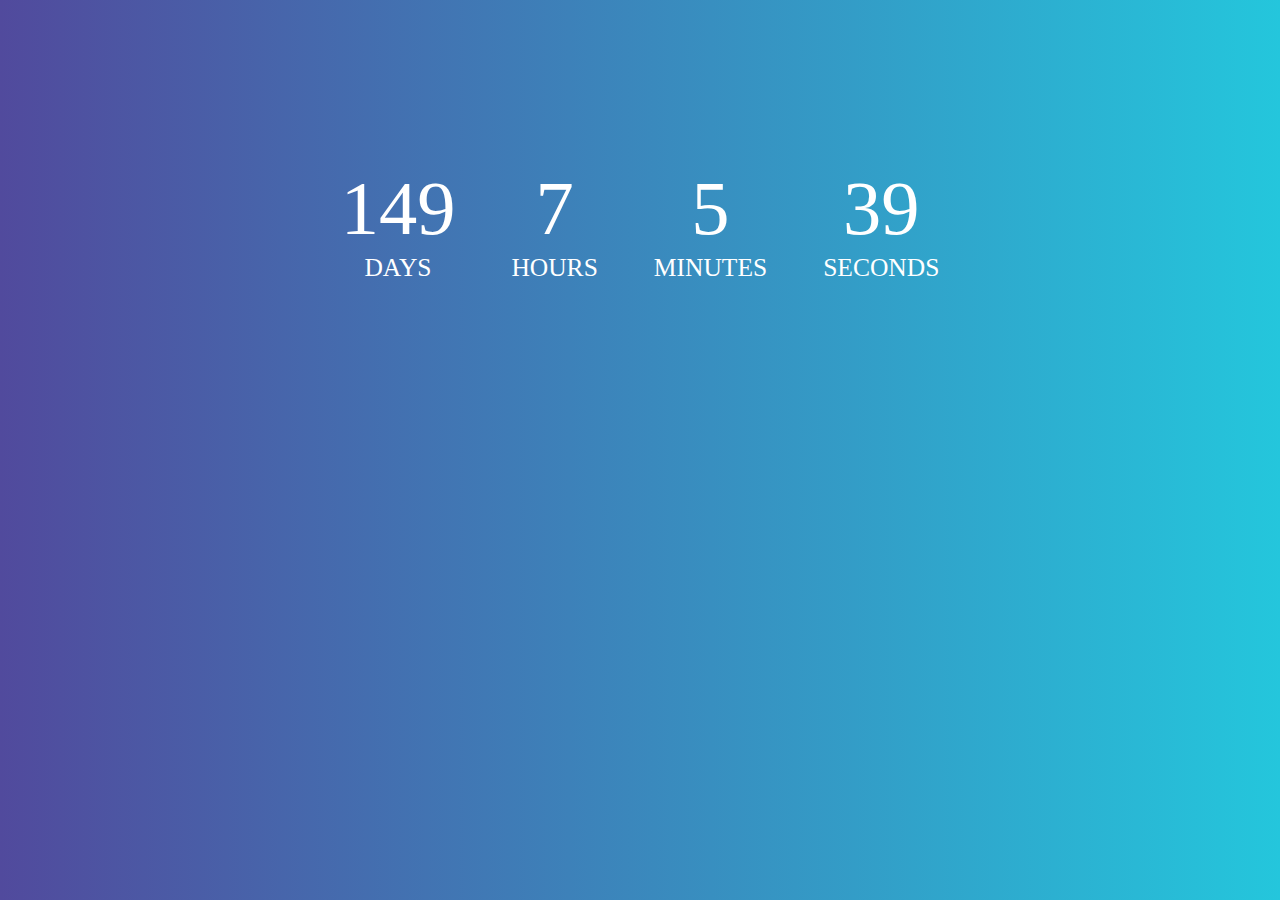
==== index.html @ 5b39492f "Add files via upload" ====
<!DOCTYPE html>
<html>
    <head>
        <meta charset="UTF-8">
        
        <link rel="stylesheet" href="index.css" typr="text/css">
        <script src="index.js"></script>

    </head> 
    <header>   </header> <br><br>
    <body id="oop">
      <nav></nav>
      
        <div class="container">
          
         <div id="img1"><img src="mitsuha.jpg" class="iimg"></div><br>
            
            <div id="countdown">
              <ul>
                <li><span id="days"></span>days</li>
                <li><span id="hours"></span>Hours</li>
                <li><span id="minutes"></span>Minutes</li>
                <li><span id="seconds"></span>Seconds</li>
              </ul>
            </div>
            <div id="content" class="emoji">
              <span> 🙄 </span>
              <span></span>
              <span> 🎉 </span>
              <span> 🎂 </span>
              <span> 😏 </span>
              
            </div>
          </div>
          <strong>
           
          <div id="ttxt">
            <br>
         <!---->  <div class="tym">
           631,195,200 - seconds <br>
           10,519,920 - minutes <br>
            0175,332 - hours  <br>
            0007305 - days <br>
            01043 - weeks <br> 
            240- months <br></strong>
          </div><br><br>
          <div class="t1"></div>
          <h1 id="headline"></h1>
          <br>
         <div class="eql">(\_/)</div>
          <div class="eql"><span class="esc"> </span>◉-◉</div>
          
          <div class="eql"><span class="esc"> </span>(/>💖<span style="font-size:40px">WISHING</span></div><br>
          <strong>
          <div class="t2">YOU</div><br>
          <div class="t3">A</div><br>
          <div class="t4">MANY</div><br>
          <div class="t5">MORE</div><br>
          <div class="t6">H <br>A<br> P<br> P<br> Y</div>
          <div class="t7">RETURNS</div><br>
          <div class="t8">OF</div><br>
          <div class="t9">THE</div><br>
          <div class="t10">DAY.</div><br><br><br><br>
          <div class="t11">PUJA🥰</div> 
          </strong>
          <br> 
          </div>
    </body>
    <footer id="tttk">
      <br><br><img src="tenor.png" class="iimg"><br><br>
    </footer>
</html>
---- index.css ----
/* general styling */
:root {
    --smaller: .75;
  }
  
  * {
    box-sizing: border-box;
    margin: 0;
    padding: 0;
  }

  
  html, body {
    height: 100%;
    margin: 0;
  }
  .tym {
    text-align: right;
    font-family: 'Courier New', Courier, monospace;
  }
 .iimg{

    display: block;
    margin-left:auto;
    margin-right: auto;    
    width:300px;
    height: 300px;
    border: 6px solid rgb(21, 255, 173);   
    border-radius: 100%;
  }



.t1 {
    margin-left: 6%;
    margin-right: 90%;   
}
.t2 {
    margin-left: 20%;
    margin-right: 80%;   
}
.t3 {
    margin-left: 28%;
}
.t4 {
    margin-left: 36%;
}
.t5 {
    margin-left: 46%;
}
.eql {
  font-family: monospace;
  font-size: 90px;
}
.esc {
  color: rgb(207, 85, 178);
}

.t6 {
    
    
    margin-left: 55%;
}
.t7 {
    
  margin-left: 60%;}
.t8 {
  margin-left: 70%;}
.t9 {
  margin-left: 76%;}
.t10 {
  margin-left: 82%;}
.t11 {
    font-size: 100px;
    
    text-align: center;
    border: 5%;
    margin: 2px 3px 2px 3px;
    padding: 8px;
    
}
  
  .container {
    font-size: 40%;
    color: rgb(218, 218, 218);
    margin: 0 auto;
    text-align: center;
  }
  
  h1 {
    font-size: 50px;
    letter-spacing: .125rem;
    text-transform: uppercase;
  }
  
  li {
    display: inline-block;
    font-size: 2.5em;
    list-style-type: none;
    padding: 1em;
    text-transform: uppercase;
  }
  
  li span {
    display: block;
    font-size: 4.5rem;
  }
  
  .emoji {
    display: none;
    padding: 1rem;
  }
  
  .emoji span {
    font-size: 4rem;
    padding: 2 .5rem;
  }
  
   
    h1 {
      font-size: calc(2.5rem * var(--smaller));
      text-align: center;
    }
    
    li {
      font-size: calc(2.125rem * var(--smaller));
    }
    
    li span {
      font-size: calc(6.375rem * var(--smaller));
    }
  

  

     
body {
  align-items: auto;
  font-size: 50px;

  
  background-color: #00DBDE;
  background-color: #0093E9;
  background-color: #00DBDE;
  background-color: #FC00FF;
  background-color: #FC00FF;
  background-color: #FC00FF;
  background-color: #35b3ff;
  background-color: #35b3ff;
  background-color: #35b3ff;
  background-color: #4158D0;
  background-color: #C850C0;
 background: #24C6DC;  /* fallback for old browsers */
background: -webkit-linear-gradient(to right, #514A9D, #24C6DC);  /* Chrome 10-25, Safari 5.1-6 */
background: linear-gradient(to right, #514A9D, #24C6DC); /* W3C, IE 10+/ Edge, Firefox 16+, Chrome 26+, Opera 12+, Safari 7+ */

                            
  
  

  display: auto;
  font-family: cursive; 
  
  
}
#ttxt { 
  font-size: 40px;
  background-color: auto;
  color: #ffffff;
  height:auto;
  width:auto;
  border-top-left-radius: 20%;
  border-bottom-right-radius: 20%;
  font-family:cursive;
}
.tym{
  height:flex;
  width:auto;
  text-align: right;
  color:#a4ff77;
  border-top: 4px blue;
}
.t11 {
font-family: Trebuchet MS;
font-size: 20px;
letter-spacing: nullpx;
word-spacing: nullpx;
color: yellow;
font-weight: normal;
text-decoration: none;
font-style: normal;
font-variant: small-caps;
text-transform: none;
}
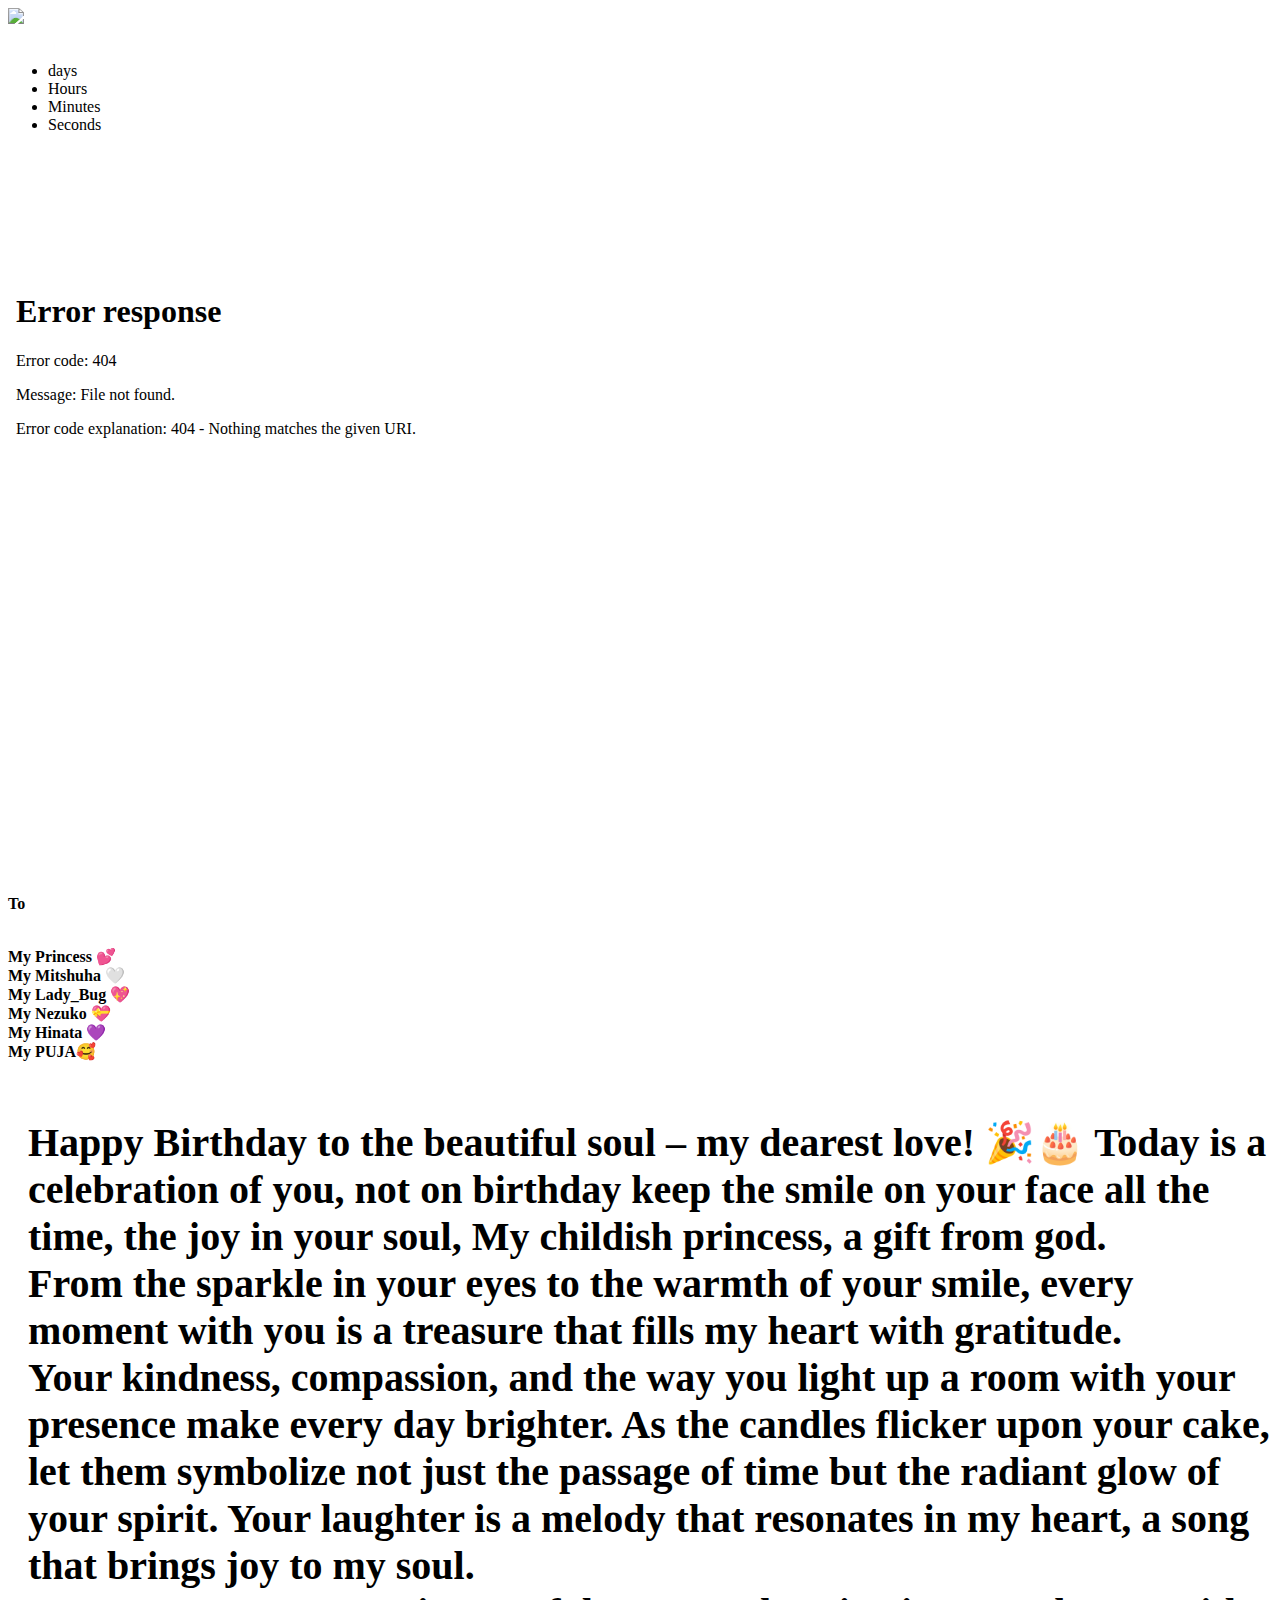
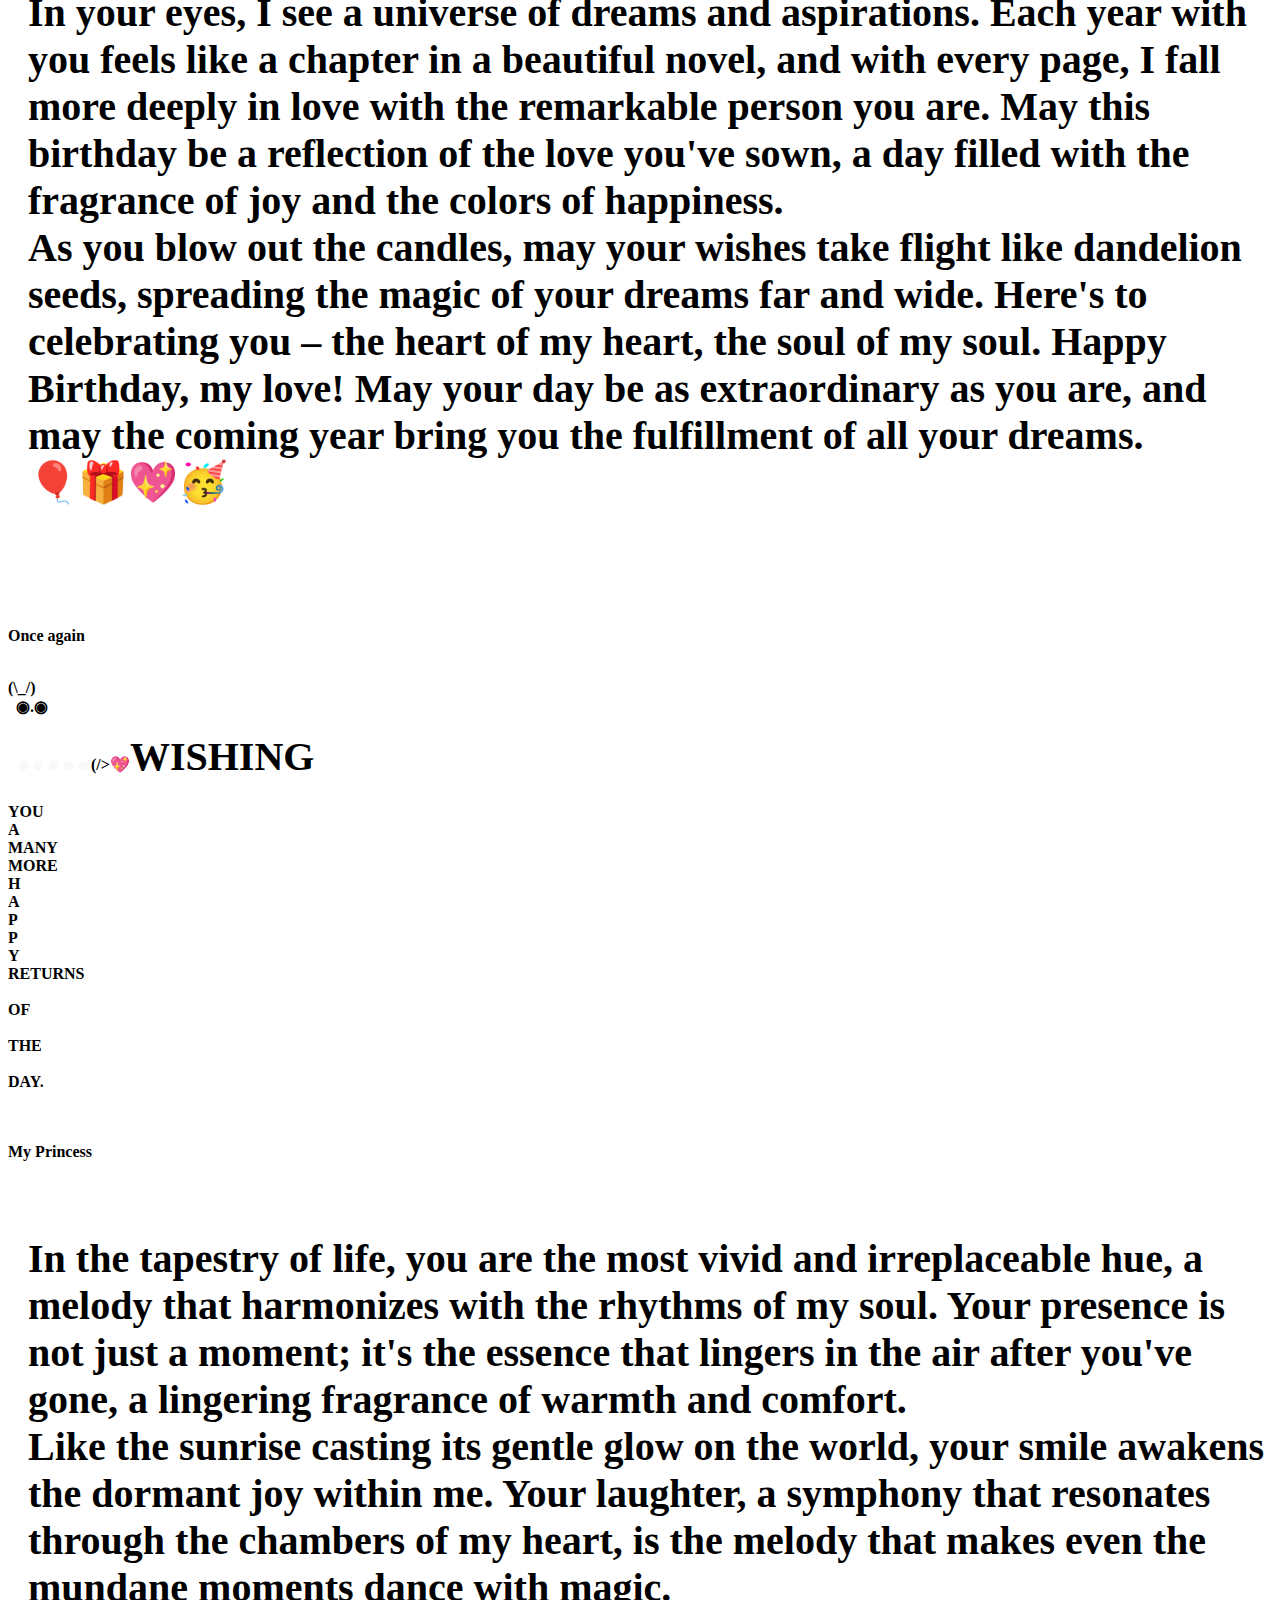
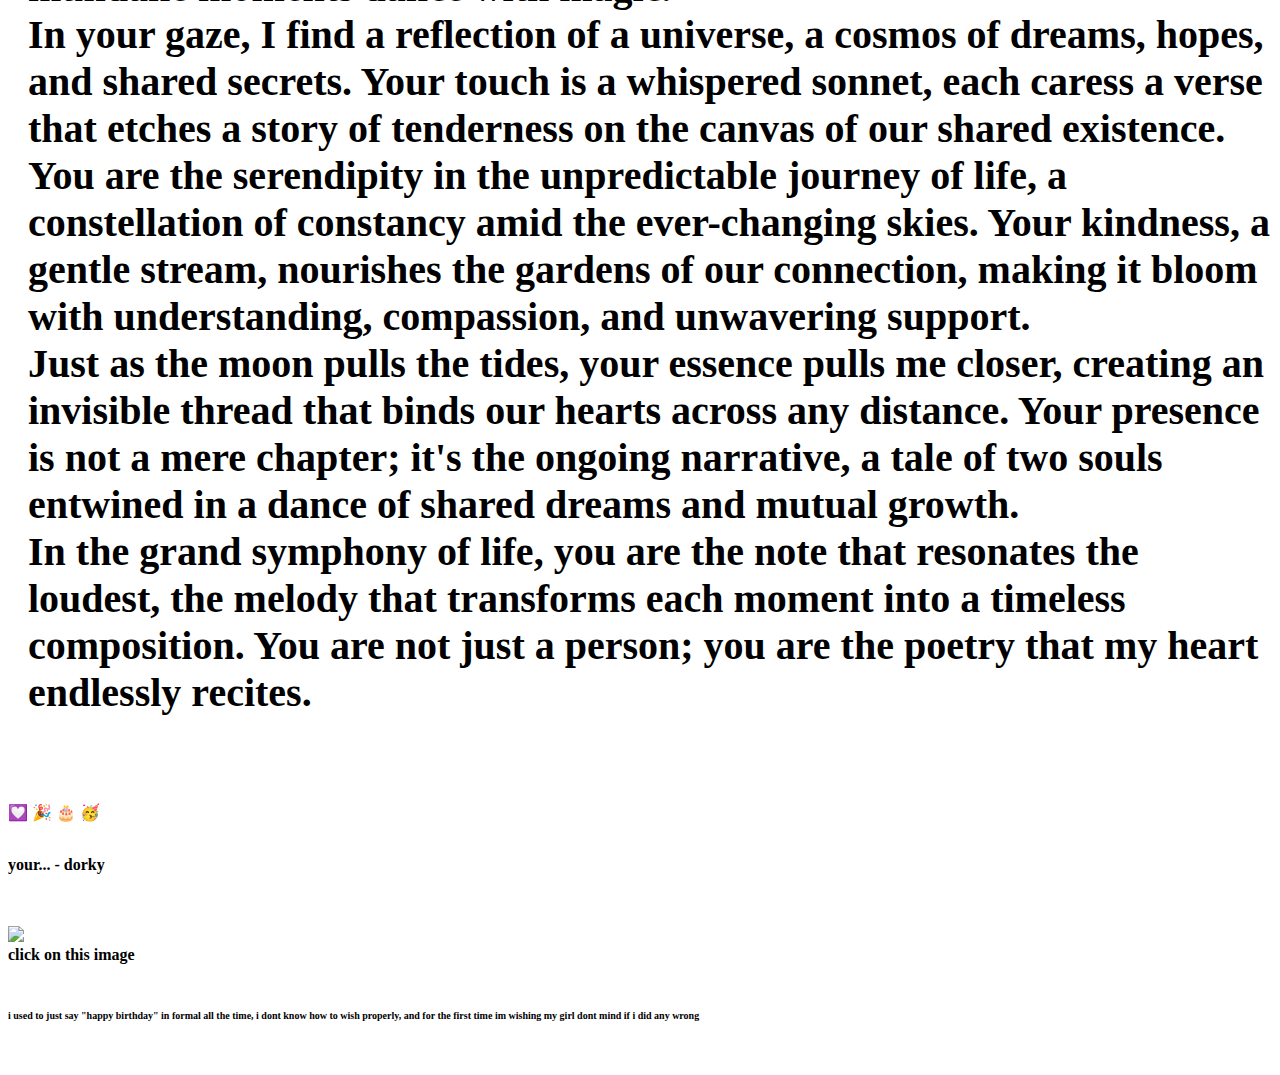
==== commit 196b9624: "Update index.html" ====
--- a/index.html
+++ b/index.html
@@ -1,73 +1,121 @@
-
 <!DOCTYPE html>
 <html>
-    <head>
-        <meta charset="UTF-8">
-        
-        <link rel="stylesheet" href="index.css" typr="text/css">
-        <script src="index.js"></script>
 
-    </head> 
-    <header>   </header> <br><br>
-    <body id="oop">
-      <nav></nav>
-      
-        <div class="container">
-          
-         <div id="img1"><img src="mitsuha.jpg" class="iimg"></div><br>
-            
-            <div id="countdown">
-              <ul>
+<head>
+    <meta charset="UTF-8">
+   
+    <link rel="stylesheet" href="index1.css" type="text/css">
+    <script src="index1.js"></script>
+
+</head>
+
+<body id="oop">
+ 
+   
+
+    <div class="container">
+
+        <div id="img1"><img src="mitsuha.jpg" class="iimg"></div><br>
+
+        <div id="countdown">
+            <ul>
                 <li><span id="days"></span>days</li>
                 <li><span id="hours"></span>Hours</li>
                 <li><span id="minutes"></span>Minutes</li>
                 <li><span id="seconds"></span>Seconds</li>
-              </ul>
+            </ul>
+        </div>
+        <br><br>
+
+        <br><br>
+
+
+        <div id="content" class="emoji">
+             <p style="color:white;">From all the</p>
+           <iframe src="index2.html" height="585" width="840"  style="border:none;" title="Iframe Example"></iframe><br>
+           
+            
+        </div>
+        <strong>
+
+            <div id="ttxt">
+                <br>
+
+                <div class="t1"></div>
+                
+                <p>To </p><br>
+                    <div class="t11">My Princess 💕</div>
+                    <div class="t11">My Mitshuha 🤍</div>
+                    <div class="t11">My Lady_Bug 💖</div>
+                    <div class="t11">My Nezuko 💝</div>
+                    <div class="t11">My Hinata 💜</div>
+                    <div class="t11">My PUJA🥰</div>
+                <br><div style="font-size: 40px; margin-left : 20px;">
+                <p>
+                    Happy Birthday to the beautiful soul – my dearest love! 🎉🎂 Today is a celebration of you, not on birthday keep the smile on your face all the time, the joy in your soul, My childish princess, a gift from god.<br> From the sparkle in your eyes to the warmth of your smile, every moment with you is a treasure that fills my heart with gratitude.
+<br>
+                    Your kindness, compassion, and the way you light up a room with your presence make every day brighter. As the candles flicker upon your cake, let them symbolize not just the passage of time but the radiant glow of your spirit. Your laughter is a melody that resonates in my heart, a song that brings joy to my soul.
+                    <br>
+                    In your eyes, I see a universe of dreams and aspirations. Each year with you feels like a chapter in a beautiful novel, and with every page, I fall more deeply in love with the remarkable person you are. May this birthday be a reflection of the love you've sown, a day filled with the fragrance of joy and the colors of happiness.
+                    <br>
+                    As you blow out the candles, may your wishes take flight like dandelion seeds, spreading the magic of your dreams far and wide. Here's to celebrating you – the heart of my heart, the soul of my soul. Happy Birthday, my love! May your day be as extraordinary as you are, and may the coming year bring you the fulfillment of all your dreams. <br>🎈🎁💖🥳
+<br><br>
+
+                </p></div><br><p>Once again<br></p><br>
+                <div class="eql">(\_/)</div>
+                
+                <div class="eql"><span class="esc"> </span>◉.◉</div>
+
+                <div class="eql"><span class="esc"> </span><span style="opacity: 2%; font-size: 60px;">.....</span>(/>💖<span style="font-size:40px">WISHING</span></div>
+                <strong>
+                    <div id="result"></div><br>
+                    <div class="t2">YOU</div>
+                    <div class="t3">A</div>
+                    <div class="t4">MANY</div>
+                    <div class="t5">MORE</div>
+                    <div class="t6">
+                       H<br>A<br>P<br>P<br>Y</div>
+                    <div class="t7">RETURNS</div><br>
+                    <div class="t8">OF</div><br>
+                    <div class="t9">THE</div><br>
+                    <div class="t10">DAY.</div><br><br>
+                    <p>My Princess</p><br>
+                    <p style="font-size: 40px; margin-left : 20px;">
+
+                        
+In the tapestry of life, you are the most vivid and irreplaceable hue, a melody that harmonizes with the rhythms of my soul. Your presence is not just a moment; it's the essence that lingers in the air after you've gone, a lingering fragrance of warmth and comfort.
+<br>
+Like the sunrise casting its gentle glow on the world, your smile awakens the dormant joy within me. Your laughter, a symphony that resonates through the chambers of my heart, is the melody that makes even the mundane moments dance with magic.
+<br>
+In your gaze, I find a reflection of a universe, a cosmos of dreams, hopes, and shared secrets. Your touch is a whispered sonnet, each caress a verse that etches a story of tenderness on the canvas of our shared existence.
+<br>
+You are the serendipity in the unpredictable journey of life, a constellation of constancy amid the ever-changing skies. Your kindness, a gentle stream, nourishes the gardens of our connection, making it bloom with understanding, compassion, and unwavering support.
+<br>
+Just as the moon pulls the tides, your essence pulls me closer, creating an invisible thread that binds our hearts across any distance. Your presence is not a mere chapter; it's the ongoing narrative, a tale of two souls entwined in a dance of shared dreams and mutual growth.
+<br>
+In the grand symphony of life, you are the note that resonates the loudest, the melody that transforms each moment into a timeless composition. You are not just a person; you are the poetry that my heart endlessly recites.
+<br>
+<br>
+
+                    </p>
+                    <span>💟</span>
+                    <span> 🎉 </span>
+                    <span> 🎂 </span>
+                    <span> 🥳 </span><br>
+                </strong>
+                <br>
             </div>
-            <div id="content" class="emoji">
-              <span> 🙄 </span>
-              <span></span>
-              <span> 🎉 </span>
-              <span> 🎂 </span>
-              <span> 😏 </span>
-              
-            </div>
-          </div>
-          <strong>
-           
-          <div id="ttxt">
-            <br>
-         <!---->  <div class="tym">
-           631,195,200 - seconds <br>
-           10,519,920 - minutes <br>
-            0175,332 - hours  <br>
-            0007305 - days <br>
-            01043 - weeks <br> 
-            240- months <br></strong>
-          </div><br><br>
-          <div class="t1"></div>
-          <h1 id="headline"></h1>
-          <br>
-         <div class="eql">(\_/)</div>
-          <div class="eql"><span class="esc"> </span>◉-◉</div>
-          
-          <div class="eql"><span class="esc"> </span>(/>💖<span style="font-size:40px">WISHING</span></div><br>
-          <strong>
-          <div class="t2">YOU</div><br>
-          <div class="t3">A</div><br>
-          <div class="t4">MANY</div><br>
-          <div class="t5">MORE</div><br>
-          <div class="t6">H <br>A<br> P<br> P<br> Y</div>
-          <div class="t7">RETURNS</div><br>
-          <div class="t8">OF</div><br>
-          <div class="t9">THE</div><br>
-          <div class="t10">DAY.</div><br><br><br><br>
-          <div class="t11">PUJA🥰</div> 
-          </strong>
-          <br> 
-          </div>
-    </body>
-    <footer id="tttk">
-      <br><br><img src="tenor.png" class="iimg"><br><br>
-    </footer>
-</html> 
+
+
+
+</body>
+<footer id="tttk">
+    <p>your... - dorky</p>
+    
+   <a href="#"> <br><br><img src="tenor.png" class="iimg"><br></a> 
+   click on this image<br><br><br>
+    <p style="font-size: 10px;">i used to just say "happy birthday" in formal all the time, i dont know how to wish properly, and for the first time im wishing my girl  dont mind if i did any wrong</p>
+<br><br>
+</footer>
+
+</html>
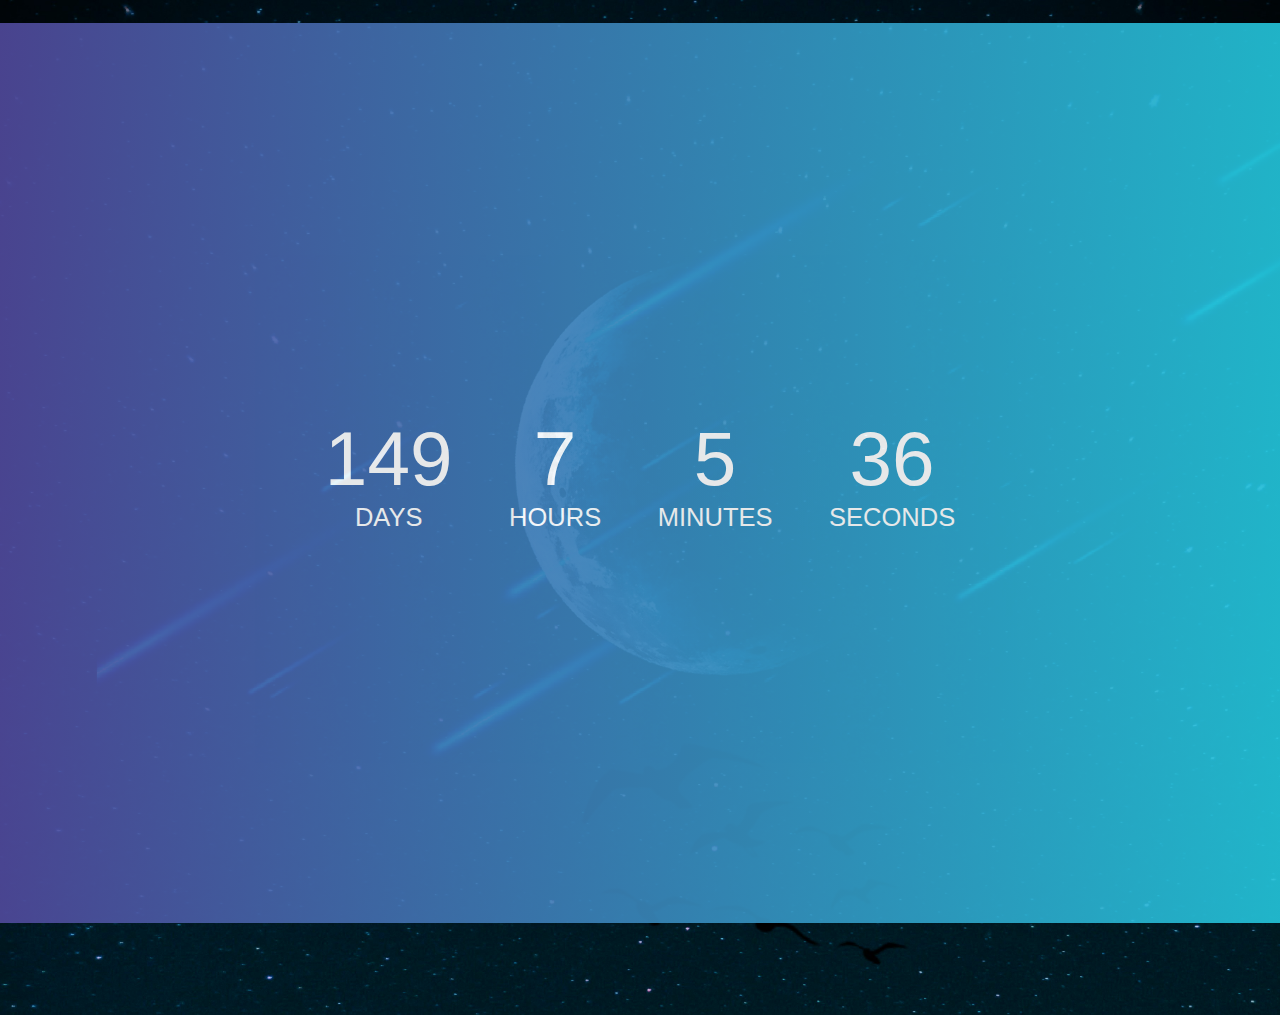
==== commit ac3b9f24: "Update index.html" ====
--- a/index.html
+++ b/index.html
@@ -3,9 +3,10 @@
 
 <head>
     <meta charset="UTF-8">
-   
+   <title>💖</title>
     <link rel="stylesheet" href="index1.css" type="text/css">
     <script src="index1.js"></script>
+    
 
 </head>
 
--- a/index1.css
+++ b/index1.css
@@ -0,0 +1,229 @@
+
+
+/* general styling */
+:root {
+    --smaller: .75;
+  }
+  
+  * {
+    box-sizing: border-box;
+    margin: 0;
+    padding: 0;
+  }
+
+  
+  html, body {
+    height: 100%;
+    margin: 0;
+  }
+  .tym {
+    /*text-align: right;*/
+    font-family: 'Courier New', Courier, monospace;
+  }
+ .iimg{
+
+    display: block;
+    margin-left:auto;
+    margin-right: auto;    
+    width:400px;
+    height: 400px;
+    border: 3px solid rgb(21, 255, 173);   
+    border-radius: 100%;
+    opacity: 1;
+  }
+
+
+
+.t1 {
+    margin-left: 6%;
+    margin-right: 90%;   
+}
+.t2 {
+    margin-left: 50%;
+    margin-right: 40%;   
+}
+.t3 {
+    margin-left: 28%;
+}
+.t4 {
+    margin-left: 36%;
+}
+.t5 {
+    margin-left: 46%;
+}
+.eql {
+  font-family: monospace;
+  font-size: 80px;
+}
+.esc {
+  color: rgb(207, 85, 178);
+}
+
+.t6 {
+    
+    
+    margin-left: 5%;
+}
+.t7 {
+    
+  margin-left: 30%;}
+.t8 {
+  margin-left: 40%;}
+.t9 {
+  margin-left: 56%;}
+.t10 {
+  margin-left: 72%;}
+.t11 {
+    font-size: 100px;
+    
+    text-align: center;
+    border: 5%;
+    margin: 2px 3px 2px 3px;
+    padding: 8px;
+    
+}
+  
+  .container {
+    font-size: 40%;
+    color: rgb(218, 218, 218);
+    margin: 0 auto;
+    text-align: center;
+  }
+  
+  h1 {
+    font-size: 50px;
+    letter-spacing: .125rem;
+    text-transform: uppercase;
+  }
+  
+  li {
+    display: inline-block;
+    font-size: 2.5em;
+    list-style-type: none;
+    padding: 1em;
+    text-transform: uppercase;
+  }
+  
+  li span {
+    display: block;
+    font-size: 4.5rem;
+  }
+  
+  .emoji {
+    display: none;
+    padding: 1rem;
+  }
+  
+  .emoji span {
+    font-size: 4rem;
+    padding: 2 .5rem;
+  }
+  
+   
+    h1 {
+      font-size: calc(2.5rem * var(--smaller));
+      text-align: center;
+    }
+    
+    li {
+      font-size: calc(2.125rem * var(--smaller));
+    }
+    
+    li span {
+      font-size: calc(6.375rem * var(--smaller));
+    }
+  
+    #countdown {
+      background-color: #00DBDE;
+    background-color: #0d9cee;
+    background-color: #00DBDE;
+    background-color: #FC00FF;
+    background-color: #FC00FF;
+    background-color: #FC00FF;
+    background-color: #35b3ff;
+    background-color: #35b3ff;
+    background-color: #35b3ff;
+    background-color: #4158D0;
+    background-color: #C850C0;
+   background: #24C6DC; 
+  background: -webkit-linear-gradient(to right, #514A9D, #24C6DC);  
+  background: linear-gradient(to right, #514A9D, #24C6DC); 
+  opacity: 10;
+  
+    }
+  
+
+     
+body {
+  align-items: auto;
+  font-size: 50px;
+
+  /*
+  background-color: #00DBDE;
+  background-color: #0d9cee;
+  background-color: #00DBDE;
+  background-color: #FC00FF;
+  background-color: #FC00FF;
+  background-color: #FC00FF;
+  background-color: #35b3ff;
+  background-color: #35b3ff;
+  background-color: #35b3ff;
+  background-color: #4158D0;
+  background-color: #C850C0;
+ background: #24C6DC; 
+background: -webkit-linear-gradient(to right, #514A9D, #24C6DC);  
+background: linear-gradient(to right, #514A9D, #24C6DC); 
+*/
+                            
+background-image: url('couple.jpg');
+opacity : 0.9;
+background-repeat: no-repeat;
+background-attachment: fixed;  
+background-position: fixed;
+background-size: cover;
+
+  
+
+  display: auto;
+  font-family: Arial, Helvetica, sans-serif; 
+  
+  
+}
+#ttxt { 
+  font-size: 60px;
+  background-color: auto;
+  color: #f9f9f9;
+  height:auto;
+  width:auto;
+  border-top-left-radius: 20%;
+  border-bottom-right-radius: 20%;
+  font-family: cursive;
+}
+.tym{
+  height:flex;
+  width:auto;
+  text-align: right;
+  color:#a4ff77;
+  border-top: 4px blue;
+}
+.t11 {
+font-family: Trebuchet MS;
+font-size: 25px;
+letter-spacing: nullpx;
+word-spacing: nullpx;
+color: rgb(253, 253, 135);
+font-weight: normal;
+text-decoration: none;
+font-style: normal;
+font-variant: small-caps;
+text-transform: none;
+}
+#countdown {
+    font-family: Arial, sans-serif;
+    display: flex;
+    flex-direction: column;
+    align-items: center;
+    justify-content: center;
+    height: 100vh;
+    margin: 0;
+  }
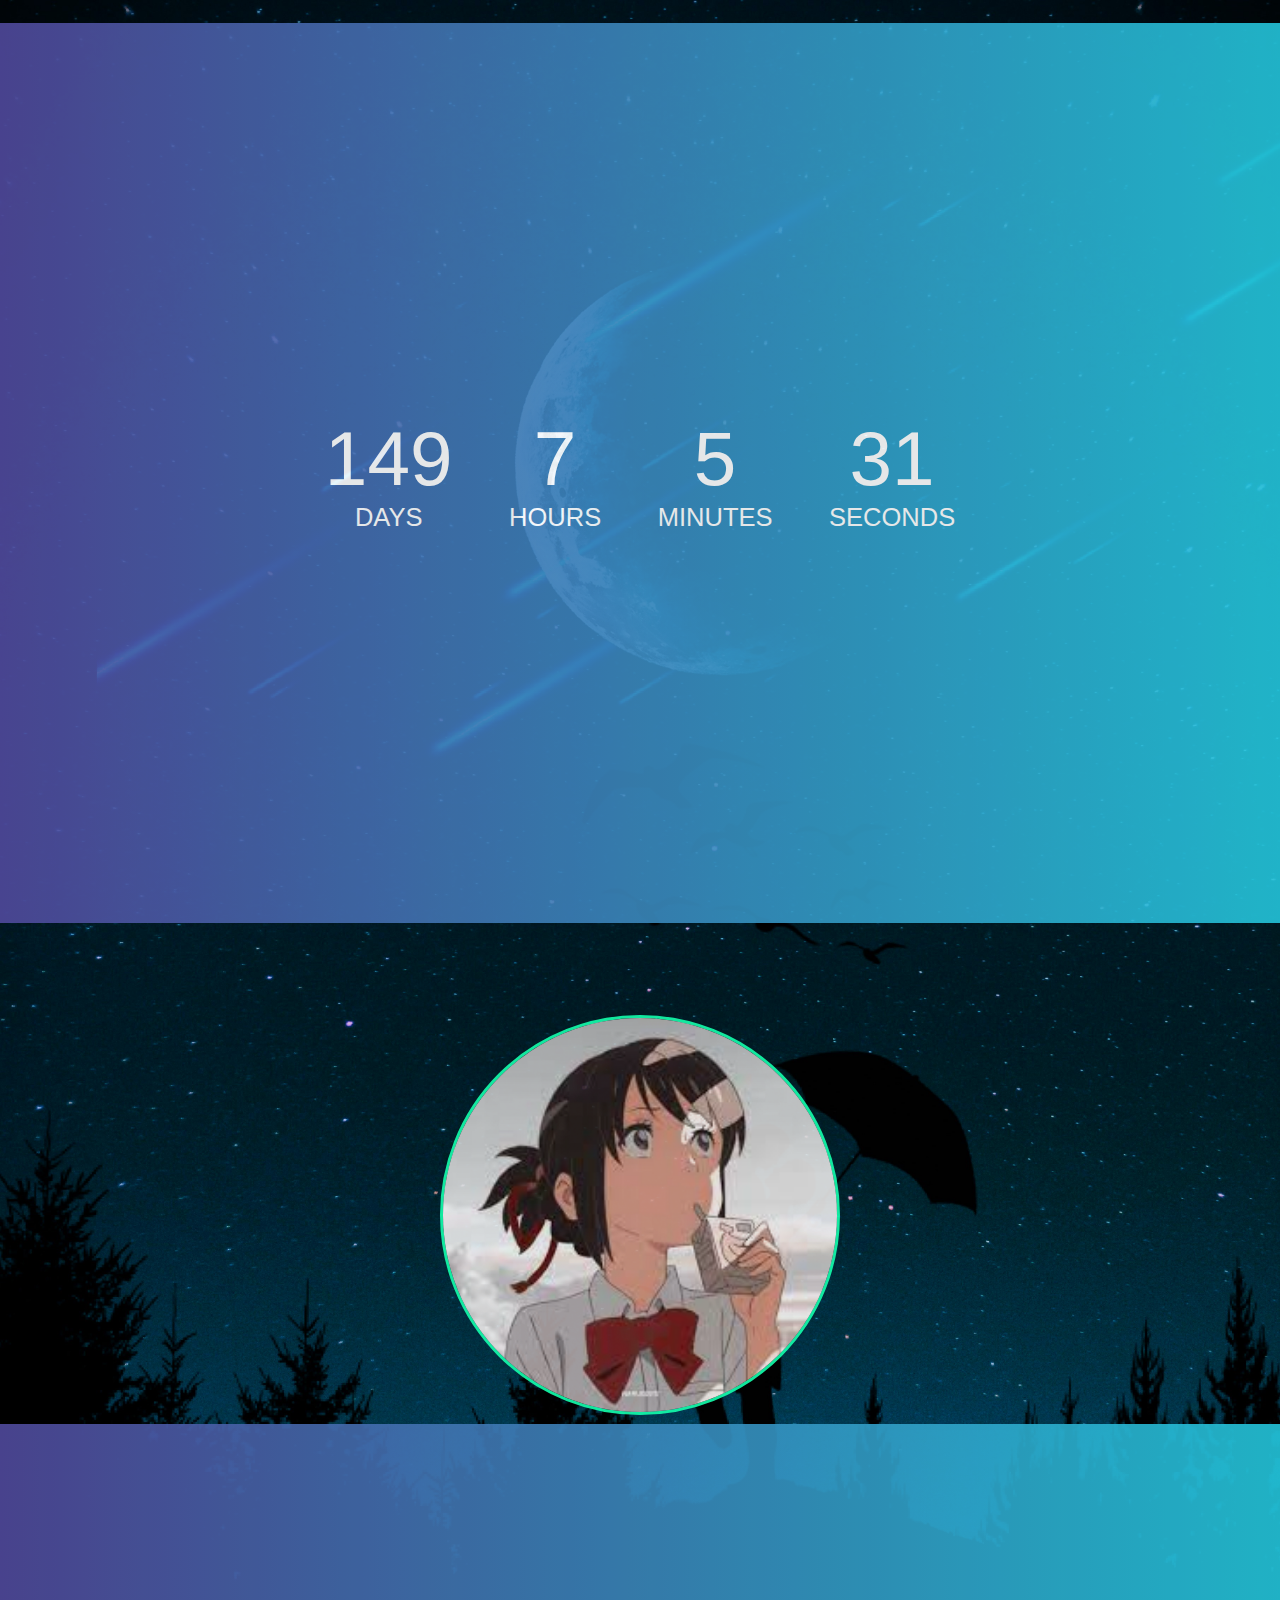
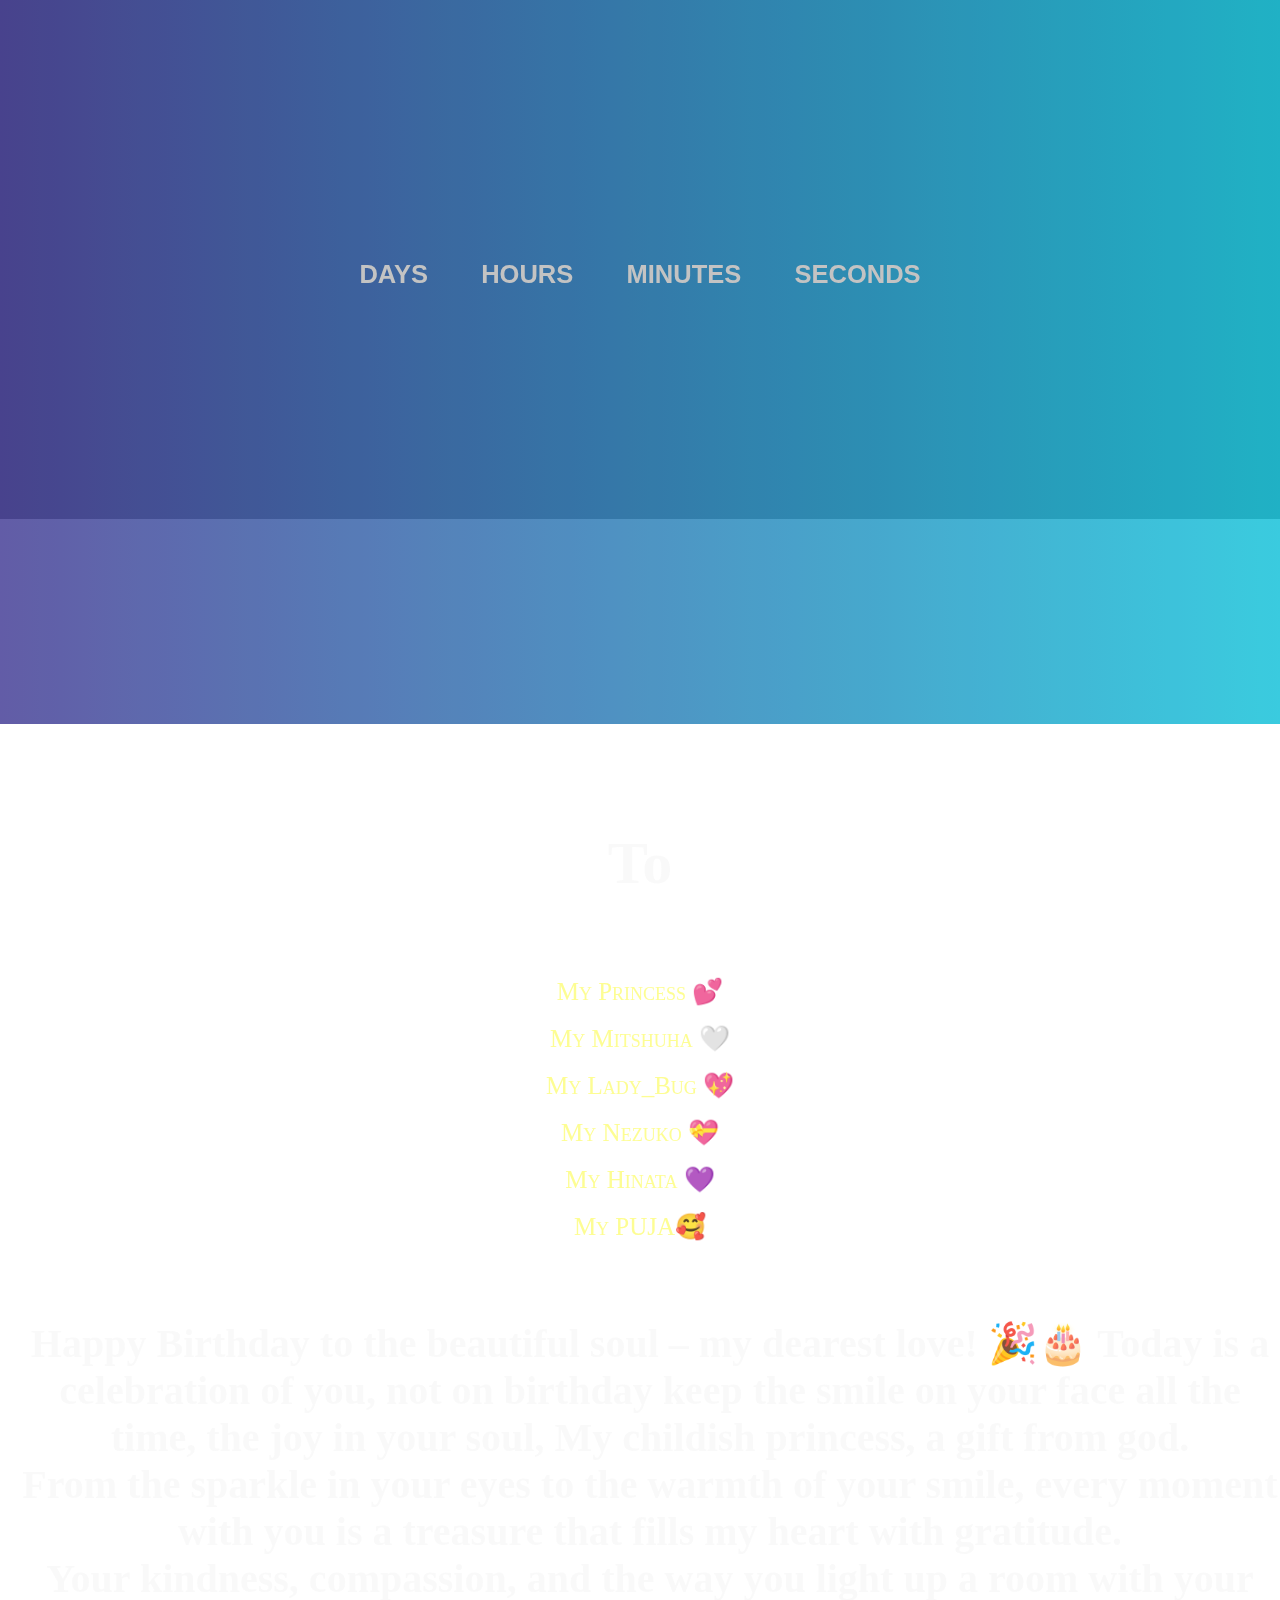
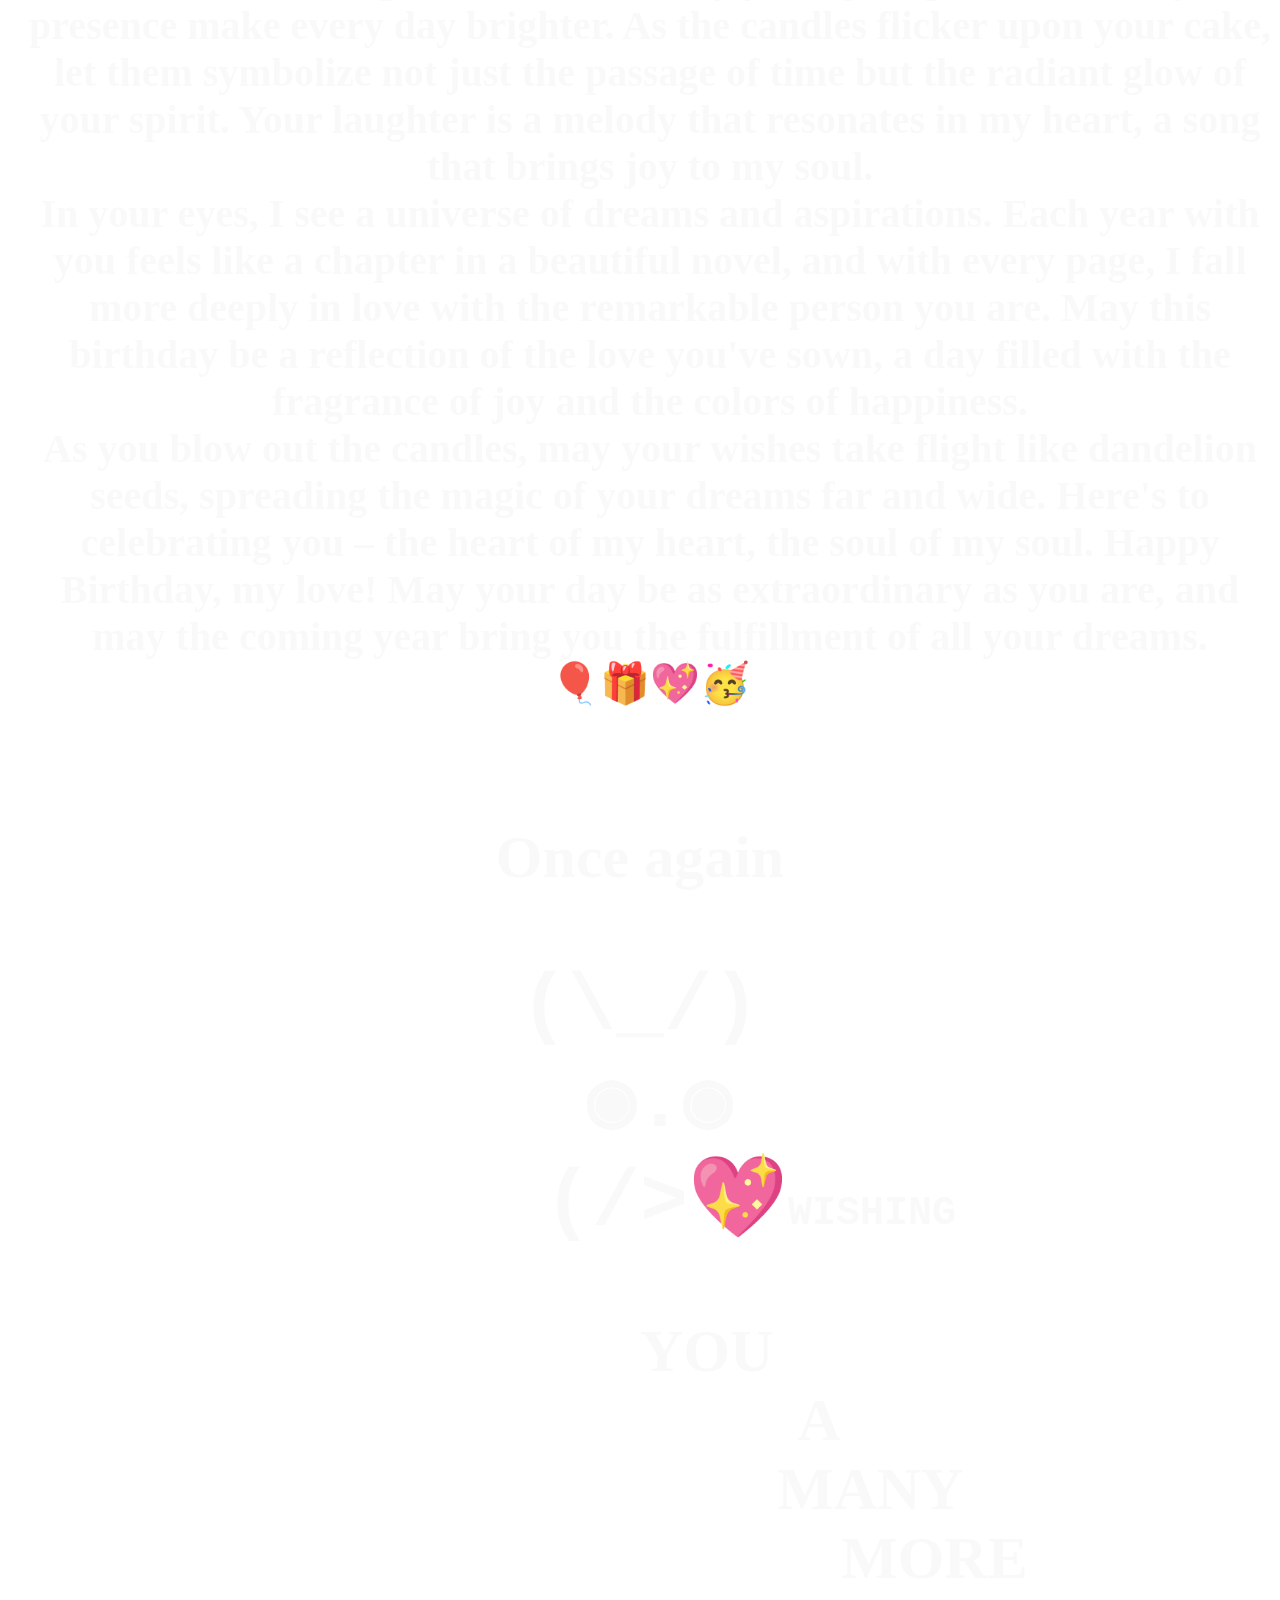
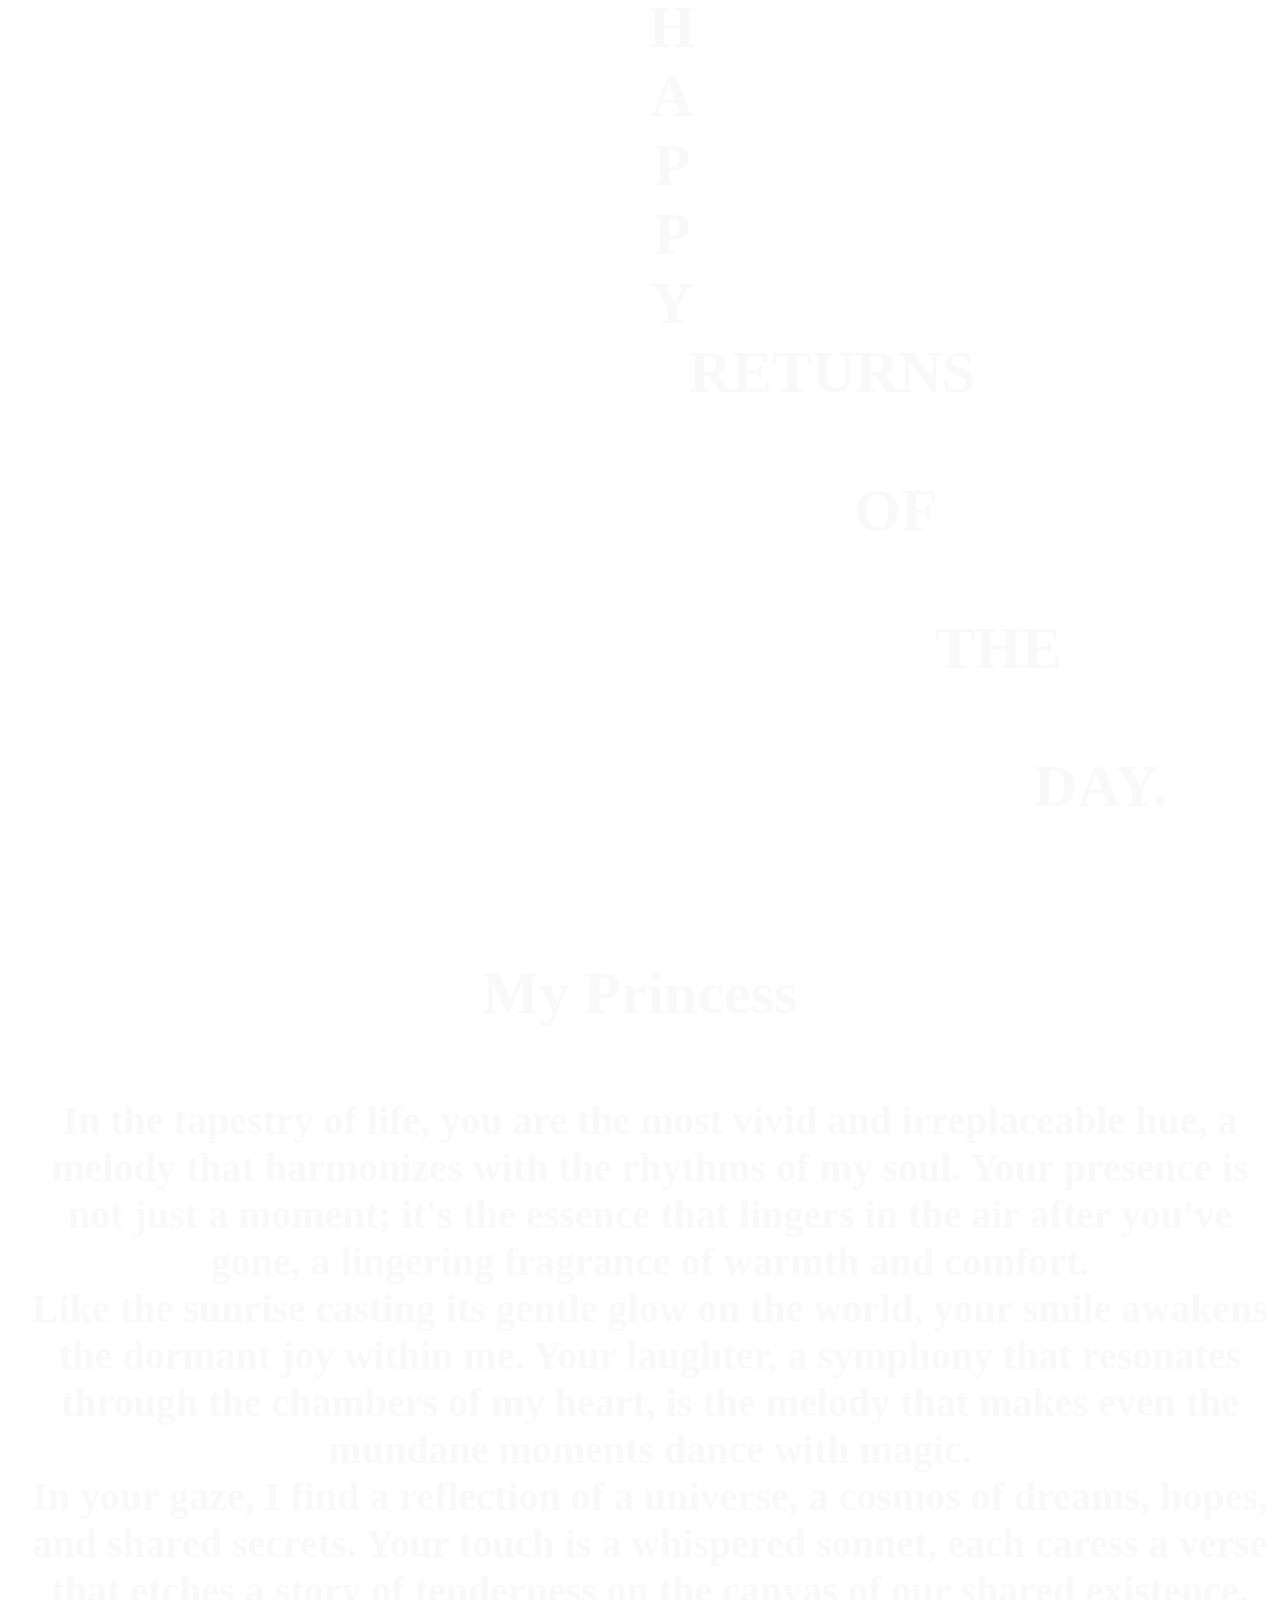
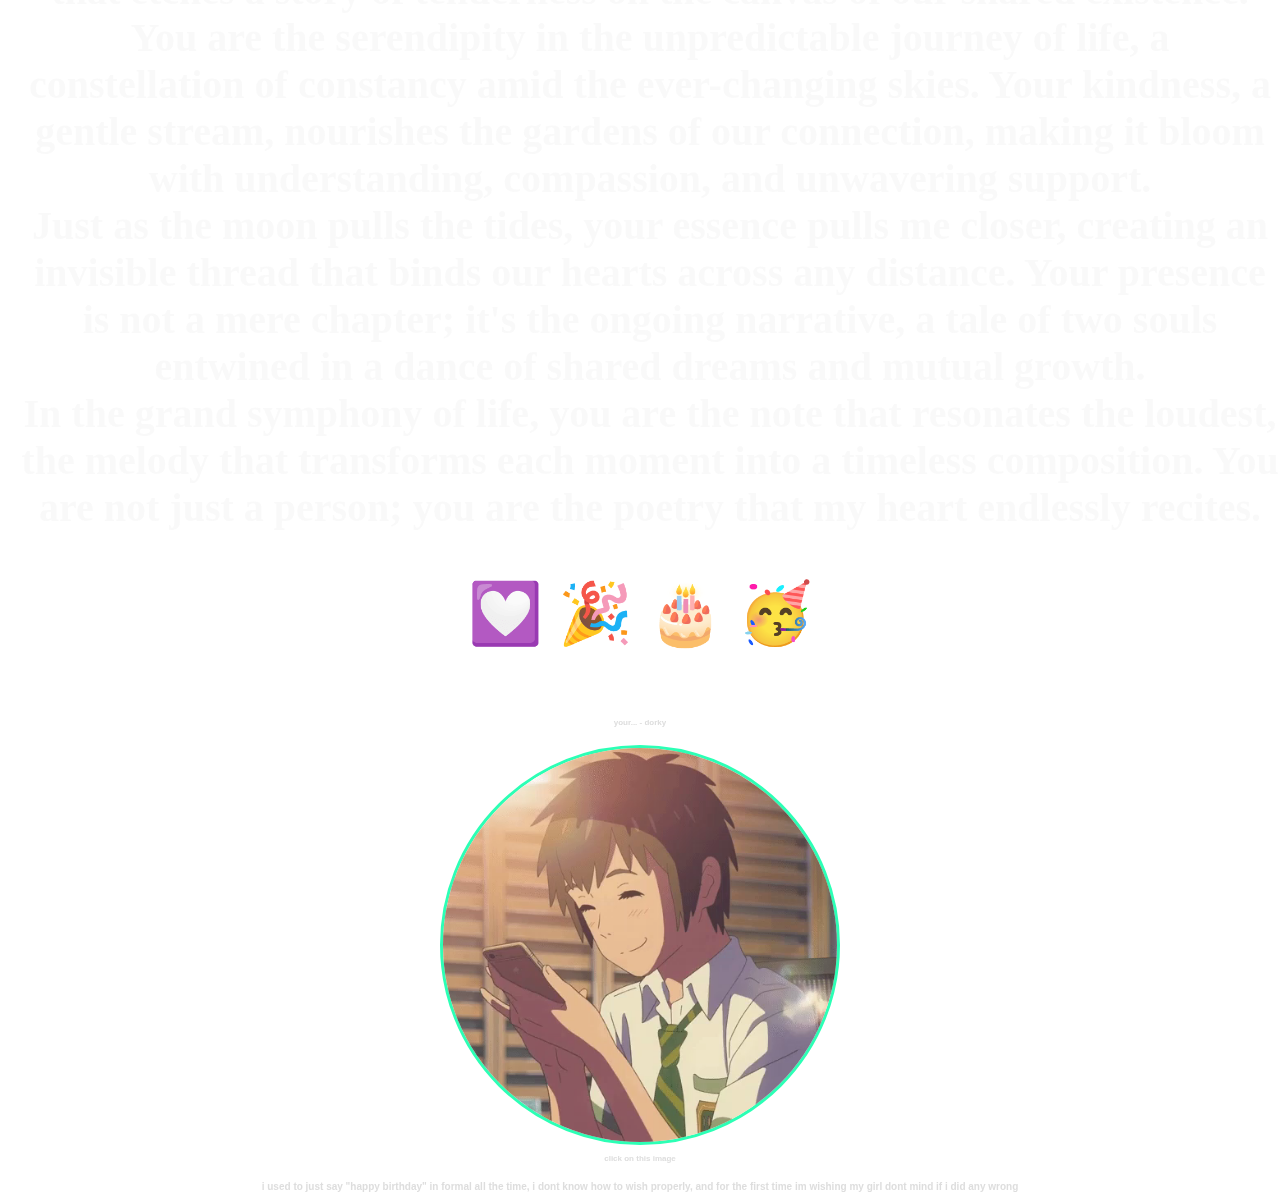
==== commit 32fc572d: "Update index.html" ====
--- a/index.html
+++ b/index.html
@@ -5,8 +5,20 @@
     <meta charset="UTF-8">
    <title>💖</title>
     <link rel="stylesheet" href="index1.css" type="text/css">
+    <script src="index1.js"></script><!DOCTYPE html>
+<html>
+
+<head>
+    <meta charset="UTF-8">
+   
+    <link rel="stylesheet" href="index1.css" type="text/css">
     <script src="index1.js"></script>
-    
+    <style>
+        .yt_clear {
+            font-size: 30px;
+            color : white;
+        }
+    </style>
 
 </head>
 
@@ -44,13 +56,13 @@
 
                 <div class="t1"></div>
                 
-                <p>To </p><br>
+                <p>To </p><br><b>
                     <div class="t11">My Princess 💕</div>
                     <div class="t11">My Mitshuha 🤍</div>
                     <div class="t11">My Lady_Bug 💖</div>
                     <div class="t11">My Nezuko 💝</div>
                     <div class="t11">My Hinata 💜</div>
-                    <div class="t11">My PUJA🥰</div>
+                    <div class="t11">My PUJA🥰</div></b>
                 <br><div style="font-size: 40px; margin-left : 20px;">
                 <p>
                     Happy Birthday to the beautiful soul – my dearest love! 🎉🎂 Today is a celebration of you, not on birthday keep the smile on your face all the time, the joy in your soul, My childish princess, a gift from god.<br> From the sparkle in your eyes to the warmth of your smile, every moment with you is a treasure that fills my heart with gratitude.
@@ -111,6 +123,123 @@
 
 </body>
 <footer id="tttk">
+    <p>your... - dorky</p><br><br>
+    <a href="https://youtube.com/shorts/2eyvDyr4y4w?feature=share" class="yt_clear">👉click on this</a>
+    
+   <a href="https://youtu.be/9vYRjPzfXoo"> <br><br><img src="tenor.png" class="iimg"><br></a> 
+   <span class="yt_clear">click on this image👆
+</span><br><br><br>
+    <p style="font-size: 10px;">i used to just say "happy birthday" in formal all the time, i dont know how to wish properly, and for the first time im wishing my girl  dont mind if i did any wrong</p>
+<br><br>
+</footer>
+
+</html>
+
+    
+
+</head>
+
+<body id="oop">
+ 
+   
+
+    <div class="container">
+
+        <div id="img1"><img src="mitsuha.jpg" class="iimg"></div><br>
+
+        <div id="countdown">
+            <ul>
+                <li><span id="days"></span>days</li>
+                <li><span id="hours"></span>Hours</li>
+                <li><span id="minutes"></span>Minutes</li>
+                <li><span id="seconds"></span>Seconds</li>
+            </ul>
+        </div>
+        <br><br>
+
+        <br><br>
+
+
+        <div id="content" class="emoji">
+             <p style="color:white;">From all the</p>
+           <iframe src="index2.html" height="585" width="840"  style="border:none;" title="Iframe Example"></iframe><br>
+           
+            
+        </div>
+        <strong>
+
+            <div id="ttxt">
+                <br>
+
+                <div class="t1"></div>
+                
+                <p>To </p><br>
+                    <div class="t11">My Princess 💕</div>
+                    <div class="t11">My Mitshuha 🤍</div>
+                    <div class="t11">My Lady_Bug 💖</div>
+                    <div class="t11">My Nezuko 💝</div>
+                    <div class="t11">My Hinata 💜</div>
+                    <div class="t11">My PUJA🥰</div>
+                <br><div style="font-size: 40px; margin-left : 20px;">
+                <p>
+                    Happy Birthday to the beautiful soul – my dearest love! 🎉🎂 Today is a celebration of you, not on birthday keep the smile on your face all the time, the joy in your soul, My childish princess, a gift from god.<br> From the sparkle in your eyes to the warmth of your smile, every moment with you is a treasure that fills my heart with gratitude.
+<br>
+                    Your kindness, compassion, and the way you light up a room with your presence make every day brighter. As the candles flicker upon your cake, let them symbolize not just the passage of time but the radiant glow of your spirit. Your laughter is a melody that resonates in my heart, a song that brings joy to my soul.
+                    <br>
+                    In your eyes, I see a universe of dreams and aspirations. Each year with you feels like a chapter in a beautiful novel, and with every page, I fall more deeply in love with the remarkable person you are. May this birthday be a reflection of the love you've sown, a day filled with the fragrance of joy and the colors of happiness.
+                    <br>
+                    As you blow out the candles, may your wishes take flight like dandelion seeds, spreading the magic of your dreams far and wide. Here's to celebrating you – the heart of my heart, the soul of my soul. Happy Birthday, my love! May your day be as extraordinary as you are, and may the coming year bring you the fulfillment of all your dreams. <br>🎈🎁💖🥳
+<br><br>
+
+                </p></div><br><p>Once again<br></p><br>
+                <div class="eql">(\_/)</div>
+                
+                <div class="eql"><span class="esc"> </span>◉.◉</div>
+
+                <div class="eql"><span class="esc"> </span><span style="opacity: 2%; font-size: 60px;">.....</span>(/>💖<span style="font-size:40px">WISHING</span></div>
+                <strong>
+                    <div id="result"></div><br>
+                    <div class="t2">YOU</div>
+                    <div class="t3">A</div>
+                    <div class="t4">MANY</div>
+                    <div class="t5">MORE</div>
+                    <div class="t6">
+                       H<br>A<br>P<br>P<br>Y</div>
+                    <div class="t7">RETURNS</div><br>
+                    <div class="t8">OF</div><br>
+                    <div class="t9">THE</div><br>
+                    <div class="t10">DAY.</div><br><br>
+                    <p>My Princess</p><br>
+                    <p style="font-size: 40px; margin-left : 20px;">
+
+                        
+In the tapestry of life, you are the most vivid and irreplaceable hue, a melody that harmonizes with the rhythms of my soul. Your presence is not just a moment; it's the essence that lingers in the air after you've gone, a lingering fragrance of warmth and comfort.
+<br>
+Like the sunrise casting its gentle glow on the world, your smile awakens the dormant joy within me. Your laughter, a symphony that resonates through the chambers of my heart, is the melody that makes even the mundane moments dance with magic.
+<br>
+In your gaze, I find a reflection of a universe, a cosmos of dreams, hopes, and shared secrets. Your touch is a whispered sonnet, each caress a verse that etches a story of tenderness on the canvas of our shared existence.
+<br>
+You are the serendipity in the unpredictable journey of life, a constellation of constancy amid the ever-changing skies. Your kindness, a gentle stream, nourishes the gardens of our connection, making it bloom with understanding, compassion, and unwavering support.
+<br>
+Just as the moon pulls the tides, your essence pulls me closer, creating an invisible thread that binds our hearts across any distance. Your presence is not a mere chapter; it's the ongoing narrative, a tale of two souls entwined in a dance of shared dreams and mutual growth.
+<br>
+In the grand symphony of life, you are the note that resonates the loudest, the melody that transforms each moment into a timeless composition. You are not just a person; you are the poetry that my heart endlessly recites.
+<br>
+<br>
+
+                    </p>
+                    <span>💟</span>
+                    <span> 🎉 </span>
+                    <span> 🎂 </span>
+                    <span> 🥳 </span><br>
+                </strong>
+                <br>
+            </div>
+
+
+
+</body>
+<footer id="tttk">
     <p>your... - dorky</p>
     
    <a href="#"> <br><br><img src="tenor.png" class="iimg"><br></a> 
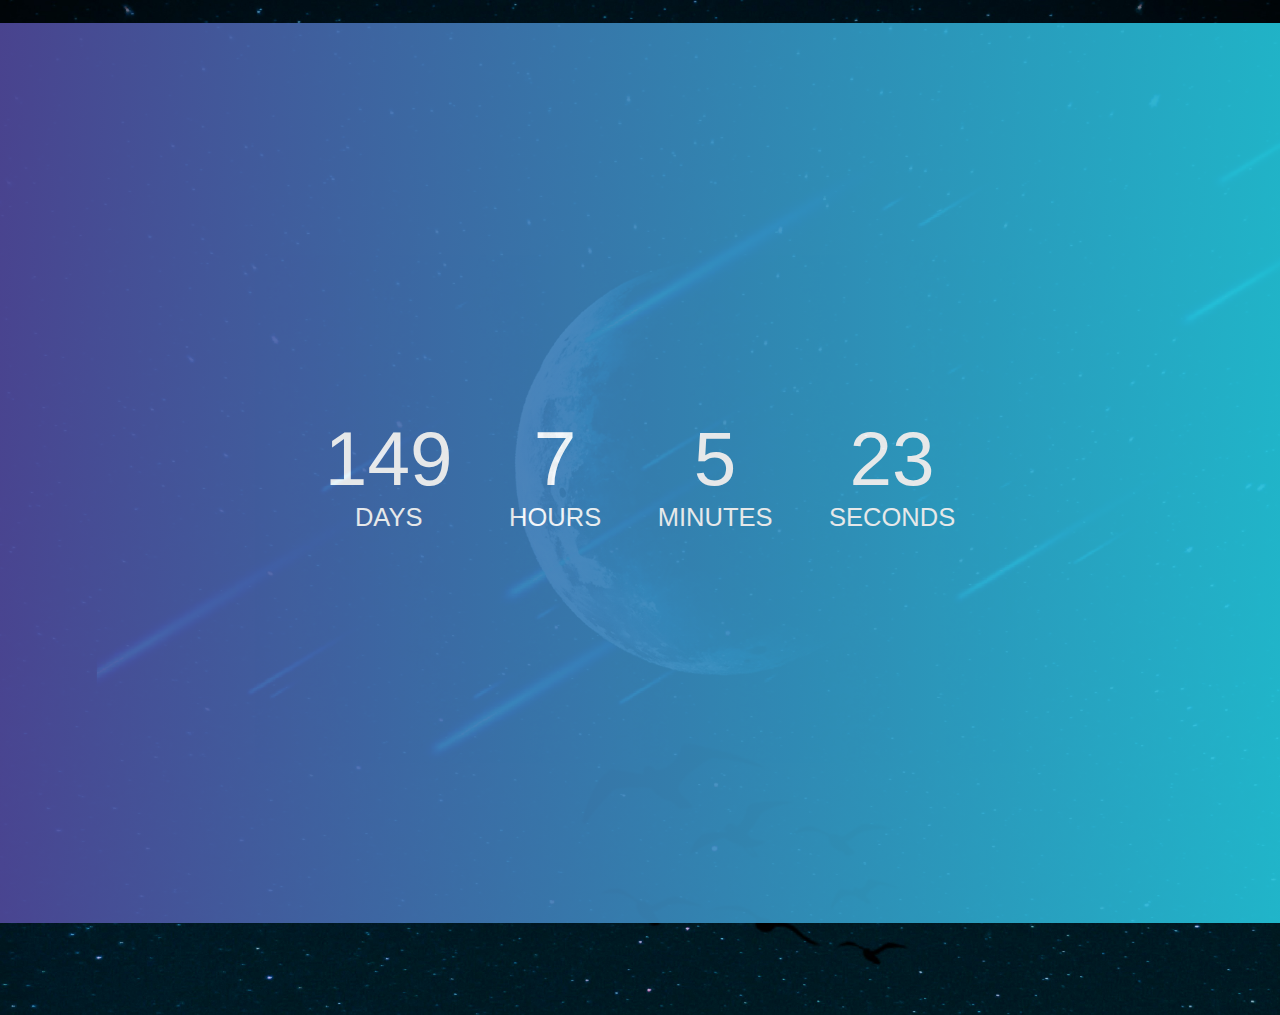
==== commit acbe5c23: "Update index.html" ====
--- a/index.html
+++ b/index.html
@@ -1,11 +1,4 @@
 <!DOCTYPE html>
-<html>
-
-<head>
-    <meta charset="UTF-8">
-   <title>💖</title>
-    <link rel="stylesheet" href="index1.css" type="text/css">
-    <script src="index1.js"></script><!DOCTYPE html>
 <html>
 
 <head>
@@ -126,7 +119,7 @@
     <p>your... - dorky</p><br><br>
     <a href="https://youtube.com/shorts/2eyvDyr4y4w?feature=share" class="yt_clear">👉click on this</a>
     
-   <a href="https://youtu.be/9vYRjPzfXoo"> <br><br><img src="tenor.png" class="iimg"><br></a> 
+   <a href="https://www.youtube.com/playlist?list=PL187Fo28DikZDrKbK7LfZJS73Y8OJ2ZmN"> <br><br><img src="tenor.png" class="iimg"><br></a> 
    <span class="yt_clear">click on this image👆
 </span><br><br><br>
     <p style="font-size: 10px;">i used to just say "happy birthday" in formal all the time, i dont know how to wish properly, and for the first time im wishing my girl  dont mind if i did any wrong</p>
@@ -134,118 +127,3 @@
 </footer>
 
 </html>
-
-    
-
-</head>
-
-<body id="oop">
- 
-   
-
-    <div class="container">
-
-        <div id="img1"><img src="mitsuha.jpg" class="iimg"></div><br>
-
-        <div id="countdown">
-            <ul>
-                <li><span id="days"></span>days</li>
-                <li><span id="hours"></span>Hours</li>
-                <li><span id="minutes"></span>Minutes</li>
-                <li><span id="seconds"></span>Seconds</li>
-            </ul>
-        </div>
-        <br><br>
-
-        <br><br>
-
-
-        <div id="content" class="emoji">
-             <p style="color:white;">From all the</p>
-           <iframe src="index2.html" height="585" width="840"  style="border:none;" title="Iframe Example"></iframe><br>
-           
-            
-        </div>
-        <strong>
-
-            <div id="ttxt">
-                <br>
-
-                <div class="t1"></div>
-                
-                <p>To </p><br>
-                    <div class="t11">My Princess 💕</div>
-                    <div class="t11">My Mitshuha 🤍</div>
-                    <div class="t11">My Lady_Bug 💖</div>
-                    <div class="t11">My Nezuko 💝</div>
-                    <div class="t11">My Hinata 💜</div>
-                    <div class="t11">My PUJA🥰</div>
-                <br><div style="font-size: 40px; margin-left : 20px;">
-                <p>
-                    Happy Birthday to the beautiful soul – my dearest love! 🎉🎂 Today is a celebration of you, not on birthday keep the smile on your face all the time, the joy in your soul, My childish princess, a gift from god.<br> From the sparkle in your eyes to the warmth of your smile, every moment with you is a treasure that fills my heart with gratitude.
-<br>
-                    Your kindness, compassion, and the way you light up a room with your presence make every day brighter. As the candles flicker upon your cake, let them symbolize not just the passage of time but the radiant glow of your spirit. Your laughter is a melody that resonates in my heart, a song that brings joy to my soul.
-                    <br>
-                    In your eyes, I see a universe of dreams and aspirations. Each year with you feels like a chapter in a beautiful novel, and with every page, I fall more deeply in love with the remarkable person you are. May this birthday be a reflection of the love you've sown, a day filled with the fragrance of joy and the colors of happiness.
-                    <br>
-                    As you blow out the candles, may your wishes take flight like dandelion seeds, spreading the magic of your dreams far and wide. Here's to celebrating you – the heart of my heart, the soul of my soul. Happy Birthday, my love! May your day be as extraordinary as you are, and may the coming year bring you the fulfillment of all your dreams. <br>🎈🎁💖🥳
-<br><br>
-
-                </p></div><br><p>Once again<br></p><br>
-                <div class="eql">(\_/)</div>
-                
-                <div class="eql"><span class="esc"> </span>◉.◉</div>
-
-                <div class="eql"><span class="esc"> </span><span style="opacity: 2%; font-size: 60px;">.....</span>(/>💖<span style="font-size:40px">WISHING</span></div>
-                <strong>
-                    <div id="result"></div><br>
-                    <div class="t2">YOU</div>
-                    <div class="t3">A</div>
-                    <div class="t4">MANY</div>
-                    <div class="t5">MORE</div>
-                    <div class="t6">
-                       H<br>A<br>P<br>P<br>Y</div>
-                    <div class="t7">RETURNS</div><br>
-                    <div class="t8">OF</div><br>
-                    <div class="t9">THE</div><br>
-                    <div class="t10">DAY.</div><br><br>
-                    <p>My Princess</p><br>
-                    <p style="font-size: 40px; margin-left : 20px;">
-
-                        
-In the tapestry of life, you are the most vivid and irreplaceable hue, a melody that harmonizes with the rhythms of my soul. Your presence is not just a moment; it's the essence that lingers in the air after you've gone, a lingering fragrance of warmth and comfort.
-<br>
-Like the sunrise casting its gentle glow on the world, your smile awakens the dormant joy within me. Your laughter, a symphony that resonates through the chambers of my heart, is the melody that makes even the mundane moments dance with magic.
-<br>
-In your gaze, I find a reflection of a universe, a cosmos of dreams, hopes, and shared secrets. Your touch is a whispered sonnet, each caress a verse that etches a story of tenderness on the canvas of our shared existence.
-<br>
-You are the serendipity in the unpredictable journey of life, a constellation of constancy amid the ever-changing skies. Your kindness, a gentle stream, nourishes the gardens of our connection, making it bloom with understanding, compassion, and unwavering support.
-<br>
-Just as the moon pulls the tides, your essence pulls me closer, creating an invisible thread that binds our hearts across any distance. Your presence is not a mere chapter; it's the ongoing narrative, a tale of two souls entwined in a dance of shared dreams and mutual growth.
-<br>
-In the grand symphony of life, you are the note that resonates the loudest, the melody that transforms each moment into a timeless composition. You are not just a person; you are the poetry that my heart endlessly recites.
-<br>
-<br>
-
-                    </p>
-                    <span>💟</span>
-                    <span> 🎉 </span>
-                    <span> 🎂 </span>
-                    <span> 🥳 </span><br>
-                </strong>
-                <br>
-            </div>
-
-
-
-</body>
-<footer id="tttk">
-    <p>your... - dorky</p>
-    
-   <a href="#"> <br><br><img src="tenor.png" class="iimg"><br></a> 
-   click on this image<br><br><br>
-    <p style="font-size: 10px;">i used to just say "happy birthday" in formal all the time, i dont know how to wish properly, and for the first time im wishing my girl  dont mind if i did any wrong</p>
-<br><br>
-</footer>
-
-</html>
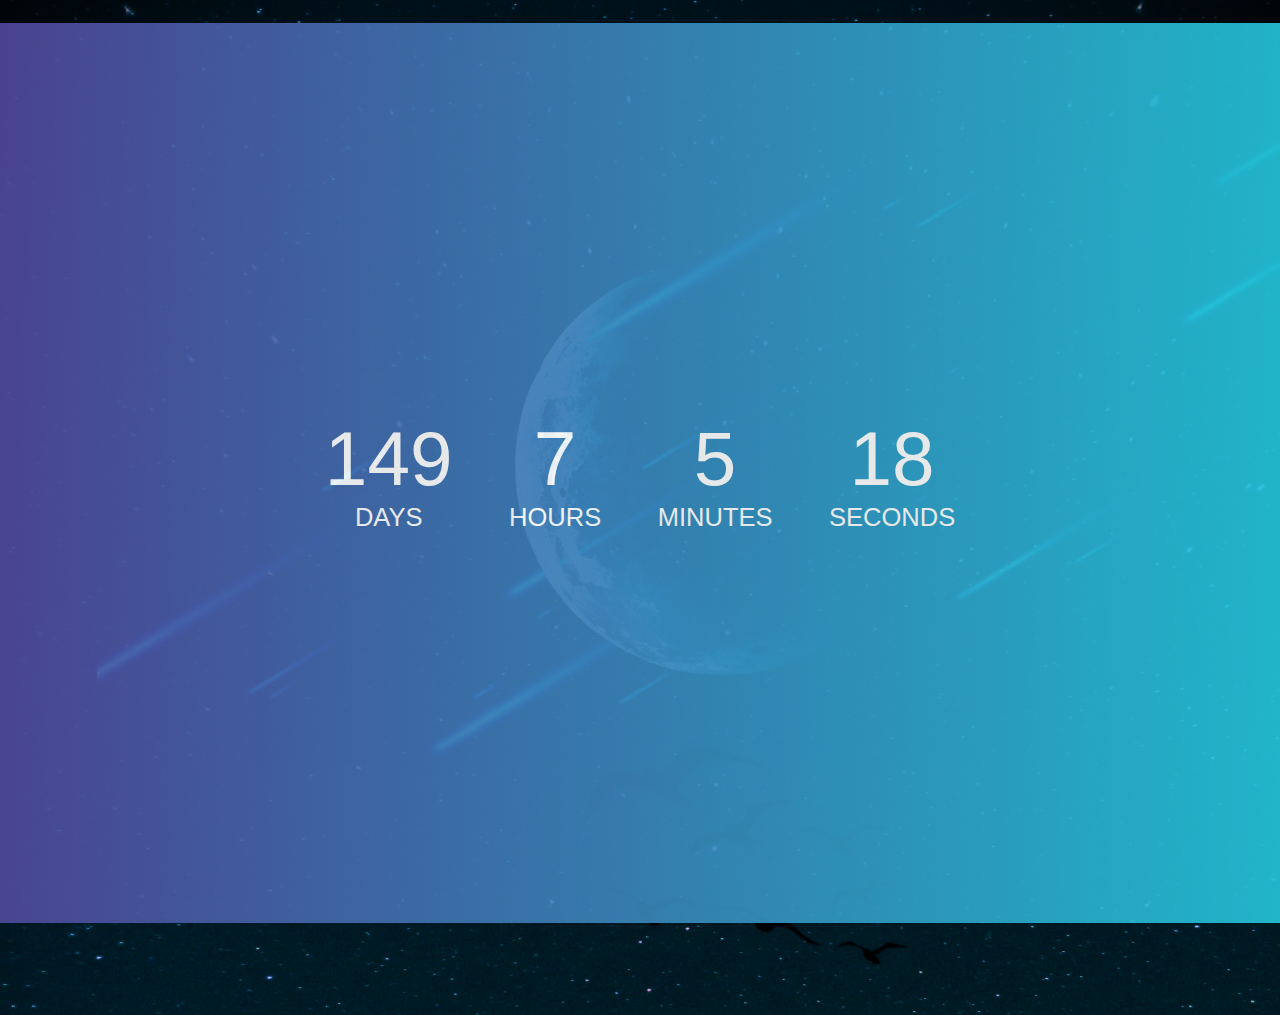
==== commit f1769735: "Update index.html" ====
--- a/index.html
+++ b/index.html
@@ -3,7 +3,7 @@
 
 <head>
     <meta charset="UTF-8">
-   
+   <title>🤍</title>
     <link rel="stylesheet" href="index1.css" type="text/css">
     <script src="index1.js"></script>
     <style>
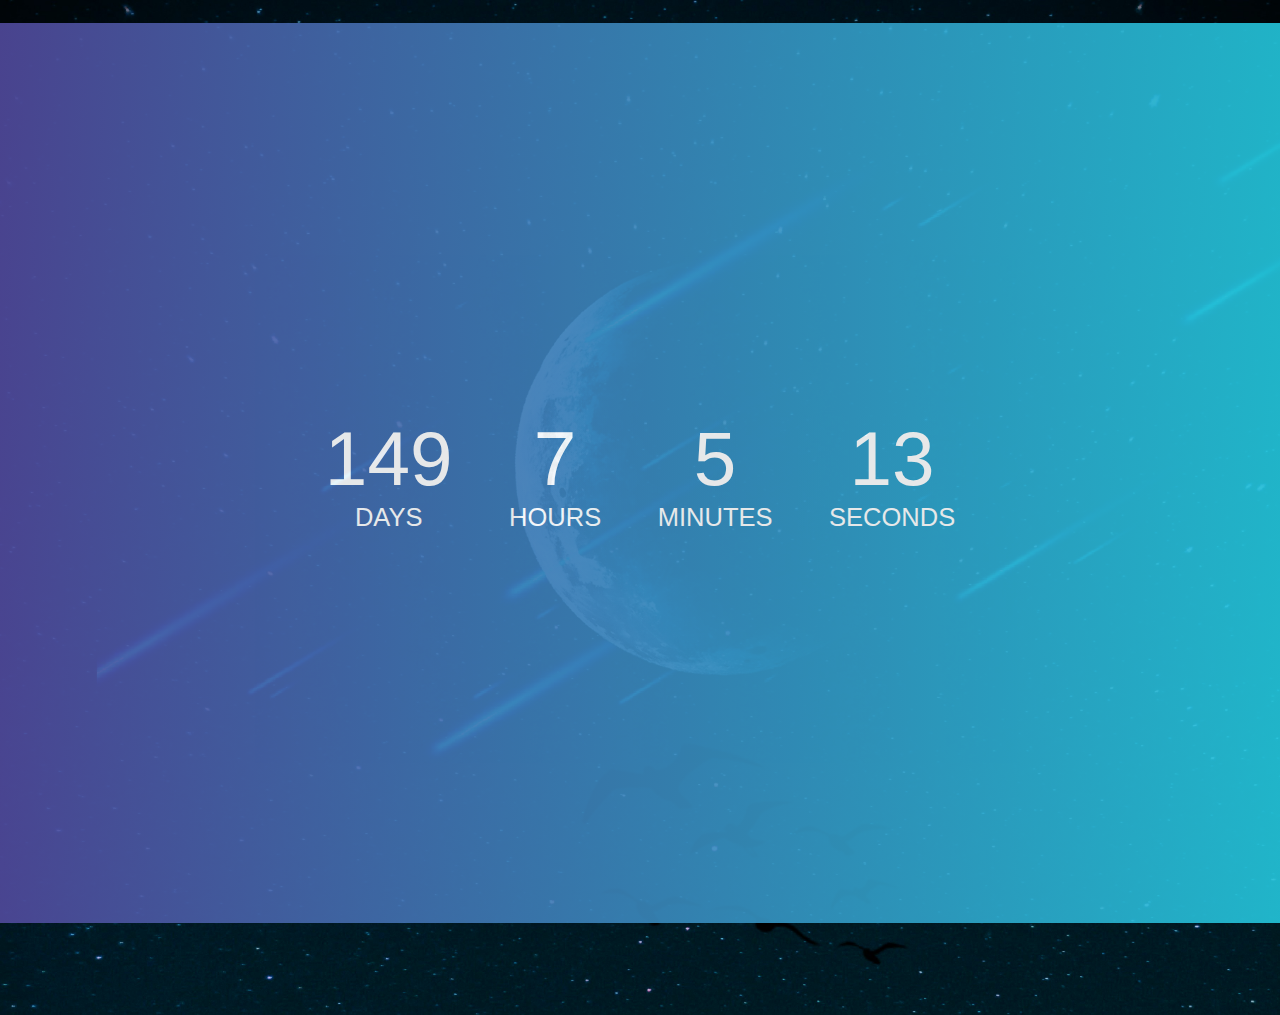
==== commit b112642c: "Update index.html" ====
--- a/index.html
+++ b/index.html
@@ -55,6 +55,7 @@
                     <div class="t11">My Lady_Bug 💖</div>
                     <div class="t11">My Nezuko 💝</div>
                     <div class="t11">My Hinata 💜</div>
+                    <div class="t11">My Sumina 💜</div>
                     <div class="t11">My PUJA🥰</div></b>
                 <br><div style="font-size: 40px; margin-left : 20px;">
                 <p>
